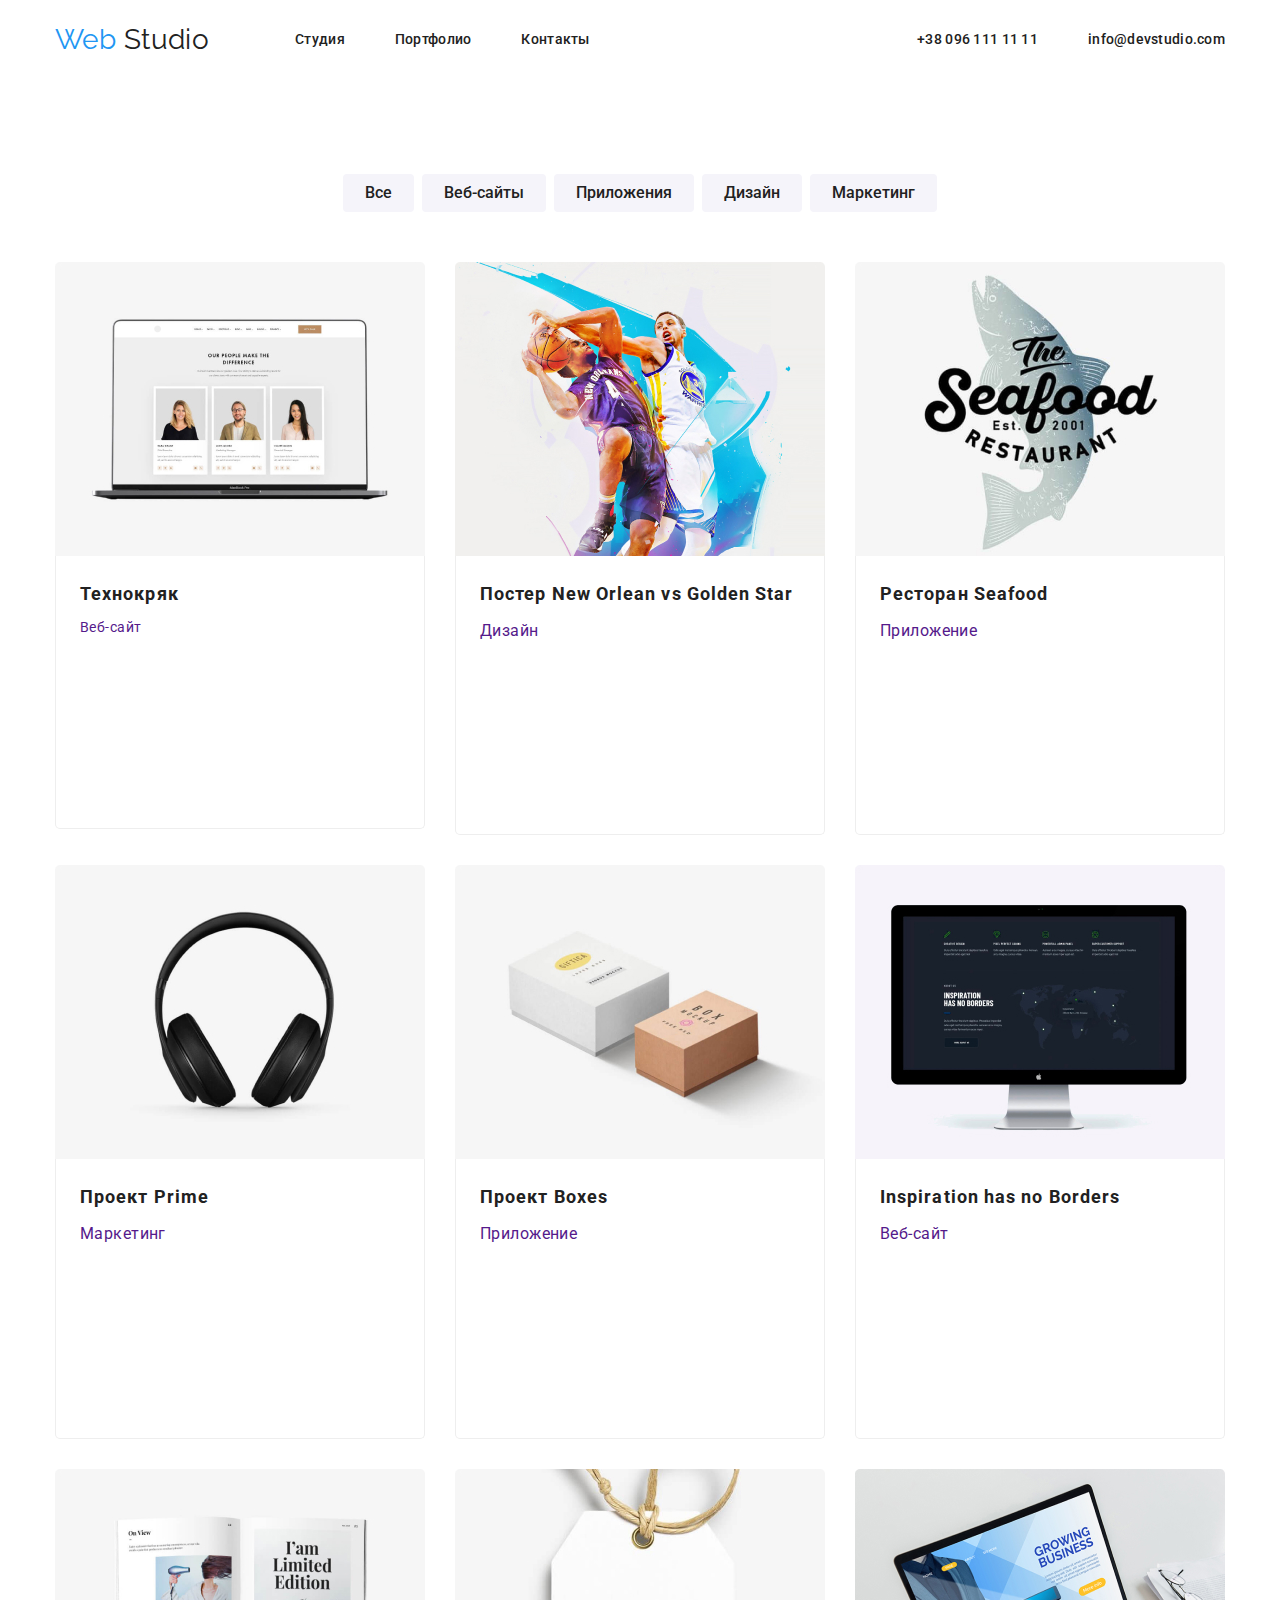
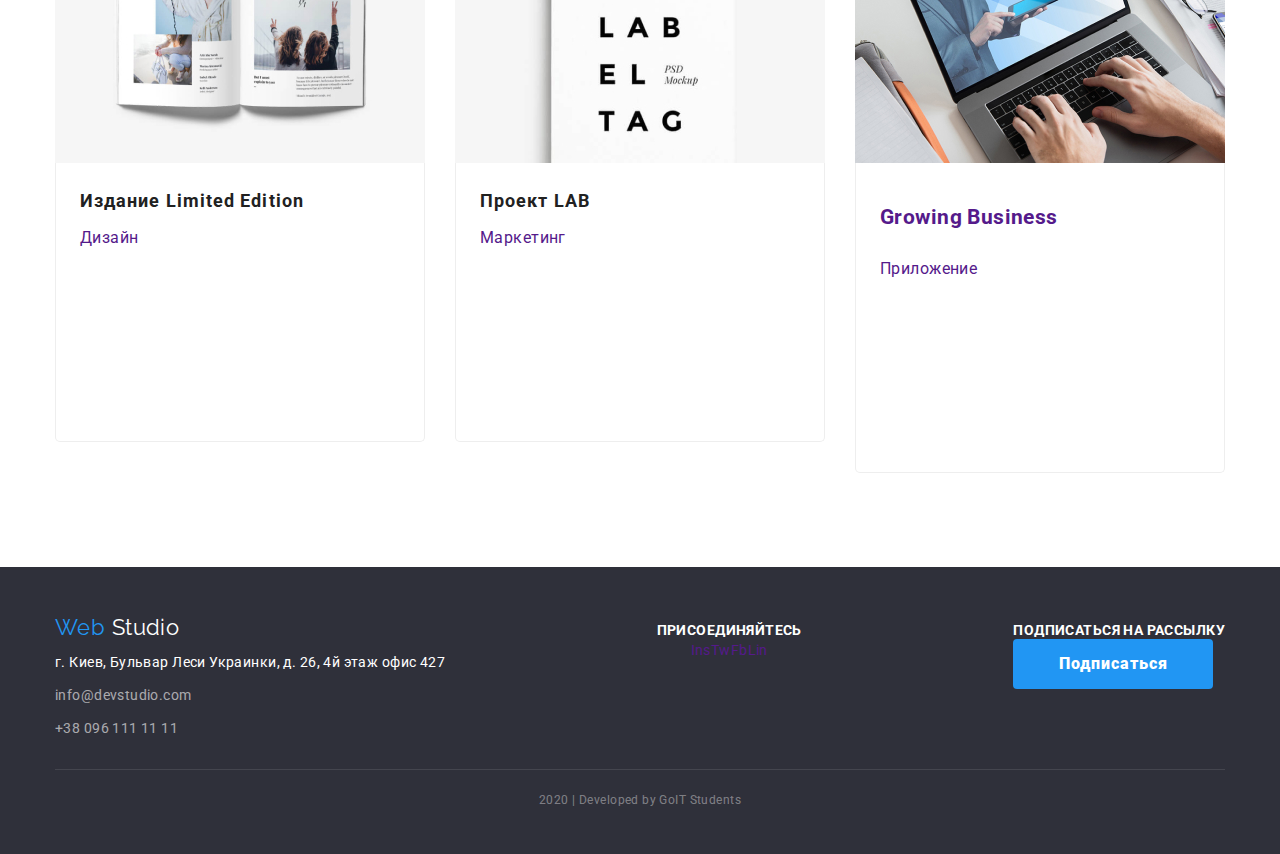
==== portfolio.html @ 36911068 "inset input" ====
<!DOCTYPE html>
<html lang="ru">
  <head>
    <meta charset="UTF-8" />
    <meta name="viewport" content="width=device-width, initial-scale=1.0" />
    <title>Портфолио</title>
    <link
      href="https://fonts.googleapis.com/css2?family=Raleway:wght@700&family=Roboto:wght@400;500;700;900&display=swap"
      rel="stylesheet"
    />
    <link
      rel="stylesheet"
      href="https://cdnjs.cloudflare.com/ajax/libs/modern-normalize/0.6.0/modern-normalize.min.css"
    />
    <link rel="stylesheet" href="./css/styles.css" />
  </head>
  <body>
    <!-- Head of page -->
    <header>
      <nav class="container site-nav">
        <a href="./index.html" class="logo list"><span>Web </span>Studio </a>
        <ul class="main-nav list">
          <li class="item"><a href="./index.html" class="link">Студия</a></li>
          <li class="item">
            <a href="./portfolio.html" class="link">Портфолио</a>
          </li>
          <li class="item"><a href="" class="link">Контакты</a></li>
        </ul>
        <ul class="contact-nav list">
          <li class="item">
            <a href="tel:+380961111111" class="link">+38 096 111 11 11</a>
          </li>
          <li class="item">
            <a href="mailto:info@devstudio.com" class="link"
              >info@devstudio.com</a
            >
          </li>
        </ul>
      </nav>
    </header>
    <main>
      <!-- Portfolio -->
      <section class="section-examples">
        <div class="container">
          <ul class="list button-flex">
            <li class="item">
              <button type="button" class="button-secondary">Все</button>
            </li>
            <li class="item">
              <button type="button" class="button-secondary">
                Веб-сайты
              </button>
            </li>
            <li class="item">
              <button type="button" class="button-secondary">
                Приложения
              </button>
            </li>
            <li class="item">
              <button type="button" class="button-secondary">Дизайн</button>
            </li>
            <li class="item">
              <button type="button" class="button-secondary">
                Маркетинг
              </button>
            </li>
          </ul>
          <div class="examples">
            <ul class="flex-container list">
              <li class="flex-element">
                <a href="">
                  <img src="./images/portf1.jpg" alt="фото" />
                  <div class="content">
                    <h2 class="list-title">Технокряк</h2>
                    <p>Веб-сайт</p>
                    <p class="background-text">
                      Технокряк это современная площадка распространения
                      коронавируса. Компании используют эту платформу для
                      цифрового шпионажа и атак на защищённые сервера
                      конкурентов.
                    </p>
                  </div>
                </a>
              </li>
              <li class="flex-element">
                <a href="">
                  <img src="./images/portf2.jpg" alt="фото" />
                  <div class="content">
                    <h2 class="list-title">Постер New Orlean vs Golden Star</h2>
                    <p class="sub">Дизайн</p>
                    <p class="background-text">
                      Технокряк это современная площадка распространения
                      коронавируса. Компании используют эту платформу для
                      цифрового шпионажа и атак на защищённые сервера
                      конкурентов.
                    </p>
                  </div>
                </a>
              </li>
              <li class="flex-element">
                <a href="">
                  <img src="./images/portf3.jpg" alt="фото" />
                  <div class="content">
                    <h2 class="list-title">Ресторан Seafood</h2>
                    <p class="sub">Приложение</p>
                    <p class="background-text">
                      Технокряк это современная площадка распространения
                      коронавируса. Компании используют эту платформу для
                      цифрового шпионажа и атак на защищённые сервера
                      конкурентов.
                    </p>
                  </div>
                </a>
              </li>
              <li class="flex-element">
                <a href="">
                  <img src="./images/portf4.jpg" alt="фото" />
                  <div class="content">
                    <h2 class="list-title">Проект Prime</h2>
                    <p class="sub">Маркетинг</p>
                    <p class="background-text">
                      Технокряк это современная площадка распространения
                      коронавируса. Компании используют эту платформу для
                      цифрового шпионажа и атак на защищённые сервера
                      конкурентов.
                    </p>
                  </div>
                </a>
              </li>
              <li class="flex-element">
                <a href="">
                  <img src="./images/portf5.jpg" alt="фото" />
                  <div class="content">
                    <h2 class="list-title">Проект Boxes</h2>
                    <p class="sub">Приложение</p>
                    <p class="background-text">
                      Технокряк это современная площадка распространения
                      коронавируса. Компании используют эту платформу для
                      цифрового шпионажа и атак на защищённые сервера
                      конкурентов.
                    </p>
                  </div>
                </a>
              </li>
              <li class="flex-element">
                <a href="">
                  <img src="./images/portf6.jpg" alt="фото" />
                  <div class="content">
                    <h2 class="list-title">Inspiration has no Borders</h2>
                    <p class="sub">Веб-сайт</p>
                    <p class="background-text">
                      Технокряк это современная площадка распространения
                      коронавируса. Компании используют эту платформу для
                      цифрового шпионажа и атак на защищённые сервера
                      конкурентов.
                    </p>
                  </div>
                </a>
              </li>
              <li class="flex-element">
                <a href="">
                  <img src="./images/portf7.jpg" alt="фото" />
                  <div class="content">
                    <h2 class="list-title">Издание Limited Edition</h2>
                    <p class="sub">Дизайн</p>
                    <p class="background-text">
                      Технокряк это современная площадка распространения
                      коронавируса. Компании используют эту платформу для
                      цифрового шпионажа и атак на защищённые сервера
                      конкурентов.
                    </p>
                  </div>
                </a>
              </li>
              <li class="flex-element">
                <a href="">
                  <img src="./images/portf8.jpg" alt="фото" />
                  <div class="content">
                    <h2 class="list-title">Проект LAB</h2>
                    <p class="sub">Маркетинг</p>
                    <p class="background-text">
                      Технокряк это современная площадка распространения
                      коронавируса. Компании используют эту платформу для
                      цифрового шпионажа и атак на защищённые сервера
                      конкурентов.
                    </p>
                  </div>
                </a>
              </li>
              <li class="flex-element">
                <a href="">
                  <img src="./images/portf9.jpg" alt="фото" />
                  <div class="content">
                    <h2>Growing Business</h2>
                    <p class="sub">Приложение</p>
                    <p class="background-text">
                      Технокряк это современная площадка распространения
                      коронавируса. Компании используют эту платформу для
                      цифрового шпионажа и атак на защищённые сервера
                      конкурентов.
                    </p>
                  </div>
                </a>
              </li>
            </ul>
          </div>
        </div>
      </section>
    </main>
    <!-- Footer -->
    <footer class="page-footer">
      <div class="container">
        <div class="footer-content">
          <div class="footer-contacts">
            <a href="./index.html" class="logo-footer list"
              ><span>Web </span>Studio
            </a>
            <address class="adress">
              <p class="adress-map">
                г. Киев, Бульвар Леси Украинки, д. 26, 4й этаж офис 427
              </p>
              <ul class="list">
                <li class="element">
                  <a href=" " class="link"> info@devstudio.com</a>
                </li>
                <li class="element">
                  <a href="" class="link"> +38 096 111 11 11</a>
                </li>
              </ul>
            </address>
          </div>
          <div class="footer-social">
            <p class="label">присоединяйтесь</p>
            <ul class="social list">
              <li>
                <a href="" aria-label="Ссылка на Instagram">Ins</a>
              </li>
              <li><a href="" aria-label="Ссылка на Twitter">Tw</a></li>
              <li><a href="" aria-label="Ссылка на Facebook">Fb</a></li>
              <li><a href="" aria-label="Ссылка на LinkedIn">Lin</a></li>
            </ul>
          </div>
          <div class="subscribe">
            <p class="label">подписаться на рассылку</p>
            <a href="" class="button">Подписаться</a>
          </div>
        </div>
        <p class="copyright">
          2020 | Developed by GoIT Students
        </p>
      </div>
    </footer>
  </body>
</html>
---- css/styles.css ----
:root {
  --primary-text-color: #757575;
  --title-text-color: #212121;
  --font-text-color: #ffffff;
  --button-color: #2196f3;
  --primary-white-color: #ffffff;
  --secondary-bgr-color: #f5f4fa;
  --link-bgr-color: rgba(47, 48, 58, 0.8);
  --footer-bgr-color: #2f303a;
}
body {
  background-color: var(--primary-white-color);
  color: var(--primary-text-color);
  font-family: "Roboto", sans-serif;
  letter-spacing: 0.03em;
  font-size: 14px;
  line-height: 1.71;
}

/* Utilities */

.container {
  width: 1200px;
  padding-left: 15px;
  padding-right: 15px;
  margin-left: auto;
  margin-right: auto;
}

.list {
  list-style: none;
  margin: 0;
  padding: 0;
  text-decoration: none;
}

p {
  margin: 0;
  padding: 0;
}

a {
  text-decoration: none;
}

img {
  display: block;
  max-width: 100%;
  height: auto;
}

/* Site nav */

.site-nav {
  display: flex;
  align-items: center;
}

/* Logo */
.logo {
  color: var(--title-text-color);
  font-family: "Raleway", sans-serif;
  font-size: 28px;
  line-height: 1.14;
  text-decoration: none;
}

.logo span {
  color: var(--button-color);
}

.logo:hover,
.logo:focus {
  color: var(--button-color);
}

.main-nav .link {
  display: block;
  padding-top: 32px;
  padding-bottom: 32px;

  font-weight: 500;
  line-height: 1.14;
  letter-spacing: 0.02em;
  color: var(--title-text-color);
  cursor: pointer;
}

.main-nav {
  display: flex;
  margin-left: 86px;
}

.main-nav .item + .item {
  margin-left: 50px;
}

.contact-nav {
  display: flex;
  margin-left: auto;
}

.contact-nav .item + .item {
  margin-left: 50px;
}

.contact-nav .link {
  font-weight: 500;
  line-height: 1.14;
  letter-spacing: 0.02em;
  color: var(--title-text-color);
  cursor: pointer;
}
.link:hover,
.link:focus {
  color: var(--button-color);
}

.sub {
  font-weight: 400;
  font-size: 16px;
  line-height: 1.87;
}

/* Hero */

.hero {
  text-align: center;
}

.hero-title {
  margin-top: 0;
  margin-bottom: 46px;
  font-weight: 900;
  font-size: 44px;
  line-height: 1.36;
  letter-spacing: 0.06em;
  text-transform: uppercase;

  color: var(--font-text-color);
}
/* Section */

.section {
  padding-top: 94px;
  padding-bottom: 94px;
}

.section-title {
  margin-top: 0;
  margin-bottom: 50px;
  font-weight: 700;
  font-size: 36px;
  text-align: center;
  color: var(--title-text-color);
}

/* Features */

.features {
  display: flex;
}

.features .item {
  max-width: 270px;
}

.features .item + .item {
  margin-left: 30px;
}

.features .title {
  margin: 0;
  padding-top: 30px;
  padding-bottom: 10px;
  font-weight: 700;
  line-height: 1.14;
  letter-spacing: 0.03em;
  text-transform: uppercase;
  color: var(--title-text-color);
}

/* Work list */

.work {
  display: flex;
}

.work .item {
  max-width: 370px;
  border-radius: 4px;
}

.work .item + .item {
  margin-left: 30px;
}

.work a {
  color: var(--font-text-color);
  font-weight: 700;
  line-height: 1.14;
  text-align: center;
  text-transform: uppercase;
}

.work .link {
  background-color: var(--link-bgr-color);
  cursor: pointer;
}

/* Team */

.section-team {
  padding-top: 94;
  padding-bottom: 94px;
  background-color: var(--secondary-bgr-color);
}

.team {
  display: flex;
}

.team .item {
  max-width: 270px;
  text-align: center;
  box-shadow: 0px 2px 1px rgba(0, 0, 0, 0.2), 0px 1px 1px rgba(0, 0, 0, 0.14),
    0px 1px 3px rgba(0, 0, 0, 0.12);
  border-radius: 4px;
  background-color: var(--primary-white-color);
}

.team .item + .item {
  margin-left: 30px;
}

.team .title {
  margin: 0;
  padding-top: 30px;
  padding-bottom: 10px;
  font-weight: 500;
  font-size: 16px;
  line-height: 1.19;
  color: var(--title-text-color);
}

.team-text {
  margin-bottom: 29.88px;
}

.button {
  display: inline-block;
  min-width: 200px;
  border-radius: 4px;
  padding: 10px 32px;
  text-align: center;
  font-weight: 900;
  font-size: 16px;
  line-height: 1.87;
  letter-spacing: 0.06em;

  color: var(--font-text-color);
  background-color: var(--button-color);

  cursor: pointer;
}
.button:hover,
.button:focus {
  color: var(--primary-white-color);
}

.social {
  display: flex;
  justify-content: center;
}

/* 
Clients */

.clients {
  display: flex;
}
.clients .item {
  max-width: 170px;
  cursor: pointer;
}

.clients .item + .item {
  margin-left: 30px;
}

.clients .item:hover,
.clients .item:focus {
  background-color: var(--button-color);
}

/* Portfolio */

.section-examples {
  padding-top: 94px;
  padding-top: 94px;
}

.button-secondary {
  display: inline-block;
  border-radius: 4px;
  padding: 6px 22px;
  border-width: 0;

  font-weight: 500;
  font-size: 16px;
  line-height: 1.63;
  text-align: center;
  color: var(--title-text-color);
  background-color: var(--secondary-bgr-color);

  cursor: pointer;
}
.button-secondary:hover,
.button-secondary:focus {
  color: var(--button-color);
}

.button-flex {
  display: flex;
  justify-content: center;
  padding-bottom: 50px;
}

.button-flex .item + .item {
  margin-left: 8px;
}

.button-secondary:hover,
.button-secondary:focus {
  color: var(--button-color);
}

.examples {
  display: flex;
  padding-bottom: 94px;
}

.flex-container {
  display: flex;
  flex-wrap: wrap;
}

.flex-element {
  max-width: 370px;
  margin-right: 30px;
  margin-bottom: 30px;
  border-top-left-radius: 5px;
  border-top-right-radius: 5px;
}

.flex-element:nth-child(3n) {
  margin-right: 0;
}

.flex-element:nth-last-child(-n + 3) {
  margin-bottom: 0;
}

.list-title {
  margin: 0;
  padding-bottom: 4px;
  font-weight: 700;
  font-size: 18px;
  line-height: 2;
  letter-spacing: 0.06em;
  color: var(--title-text-color);
}

.background-text {
  font-weight: normal;
  font-size: 18px;
  line-height: 1.56;
  color: var(--font-text-color);
}

.content {
  padding: 20px 24px;
  border-bottom: 1px solid #eeeeee;
  border-left: 1px solid #eeeeee;
  border-right: 1px solid #eeeeee;
  border-bottom-left-radius: 5px;
  border-bottom-right-radius: 5px;
}

/* Footer */
.page-footer {
  padding-top: 48px;
  padding-bottom: 21px;
  background-color: var(--footer-bgr-color);
}

.footer-content {
  display: flex;
  align-items: baseline;
  justify-content: space-between;
  padding-bottom: 28px;
}

.logo-footer {
  display: inline-block;
  margin-bottom: 10px;

  color: var(--font-text-color);
  font-family: "Raleway", sans-serif;
  font-size: 22px;
  line-height: 1.18;
  text-decoration: none;
}
.logo-footer span {
  color: var(--button-color);
}

.copyright {
  padding-top: 18px;
  padding-bottom: 21px;
  border-top: 1px solid rgba(255, 255, 255, 0.1);

  background-color: var(--footer-bgr-color);
  font-weight: 400;
  font-size: 12px;
  line-height: 2;
  text-align: center;
  color: rgba(255, 255, 255, 0.4);
}

.label {
  font-weight: 700;
  line-height: 1.14;
  text-transform: uppercase;
  color: var(--font-text-color);
}

.adress {
  font-style: normal;
  font-weight: 400;
  color: var(--font-text-color);
  text-decoration: none;
}
.adress .link {
  font-weight: 400;
  color: rgba(255, 255, 255, 0.6);
}
.adress .element + .element {
  margin-top: 9px;
}
.adress-map {
  margin-bottom: 9px;
}
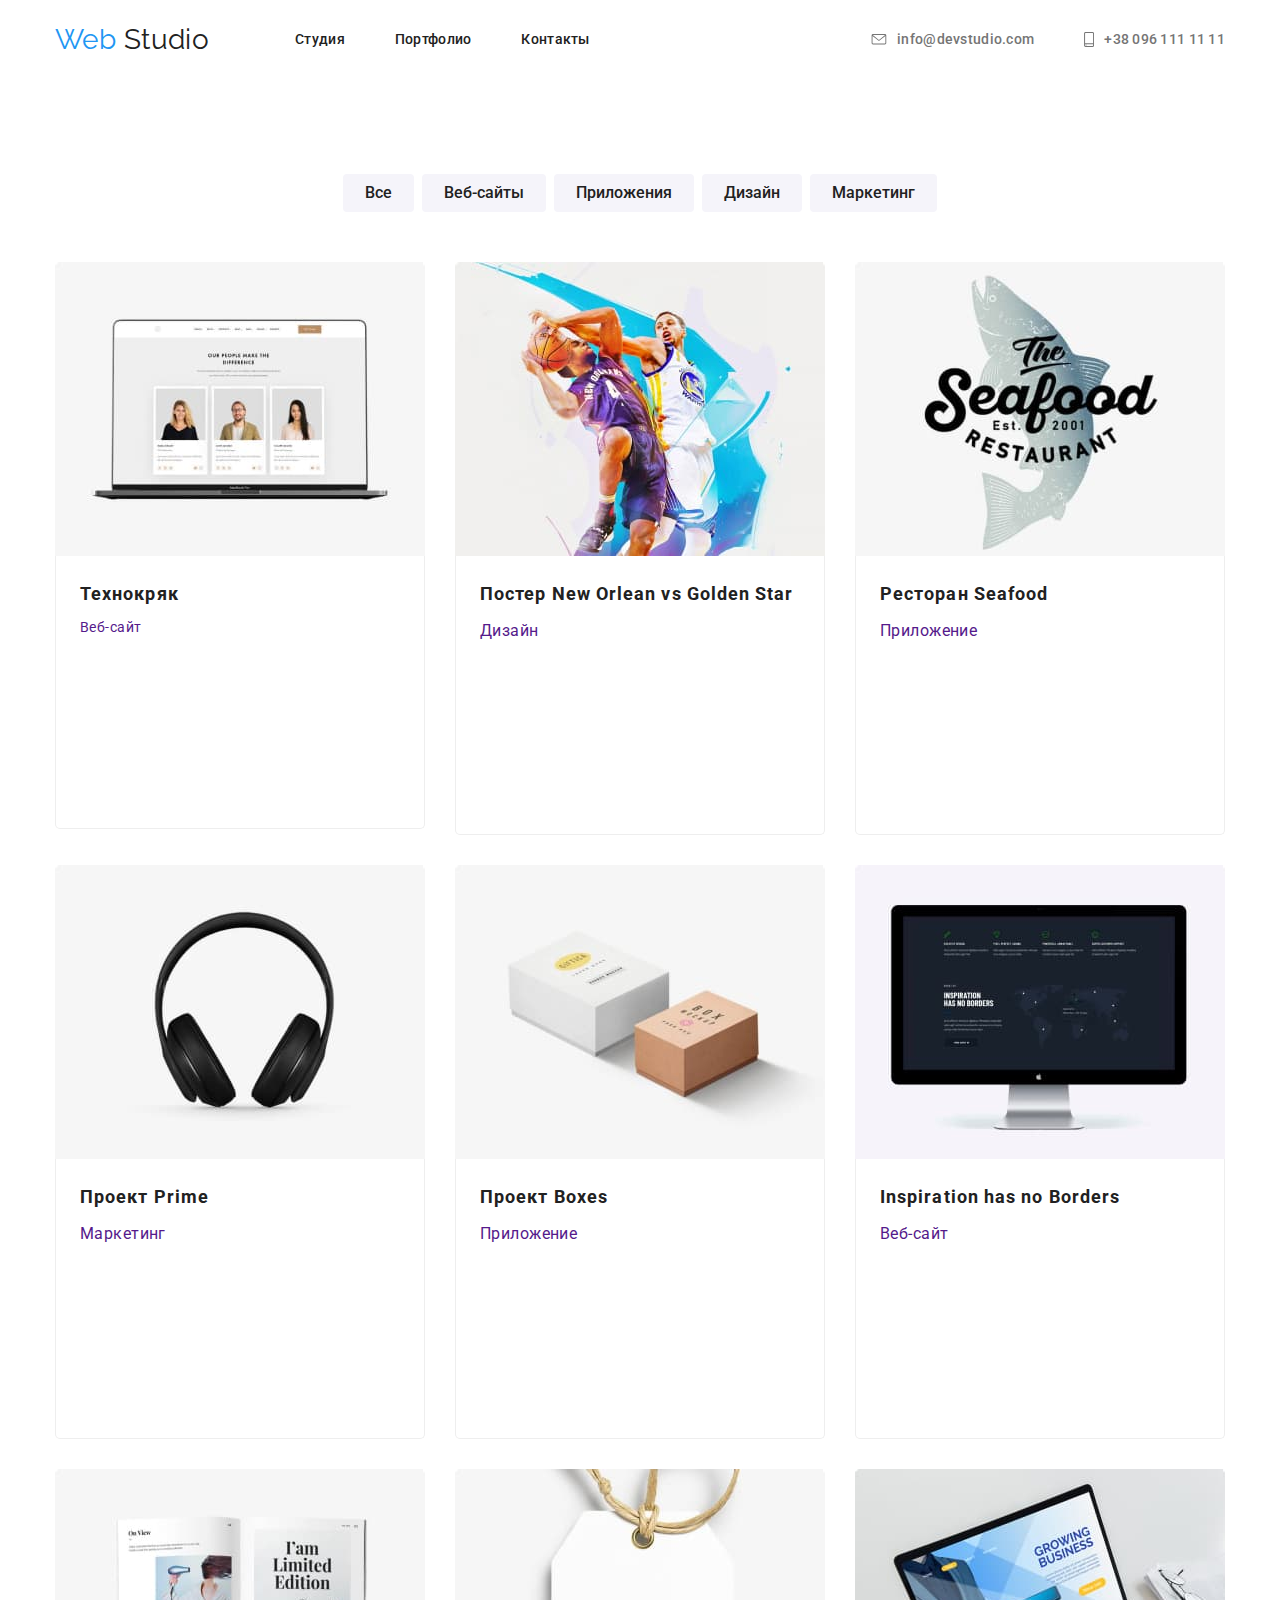
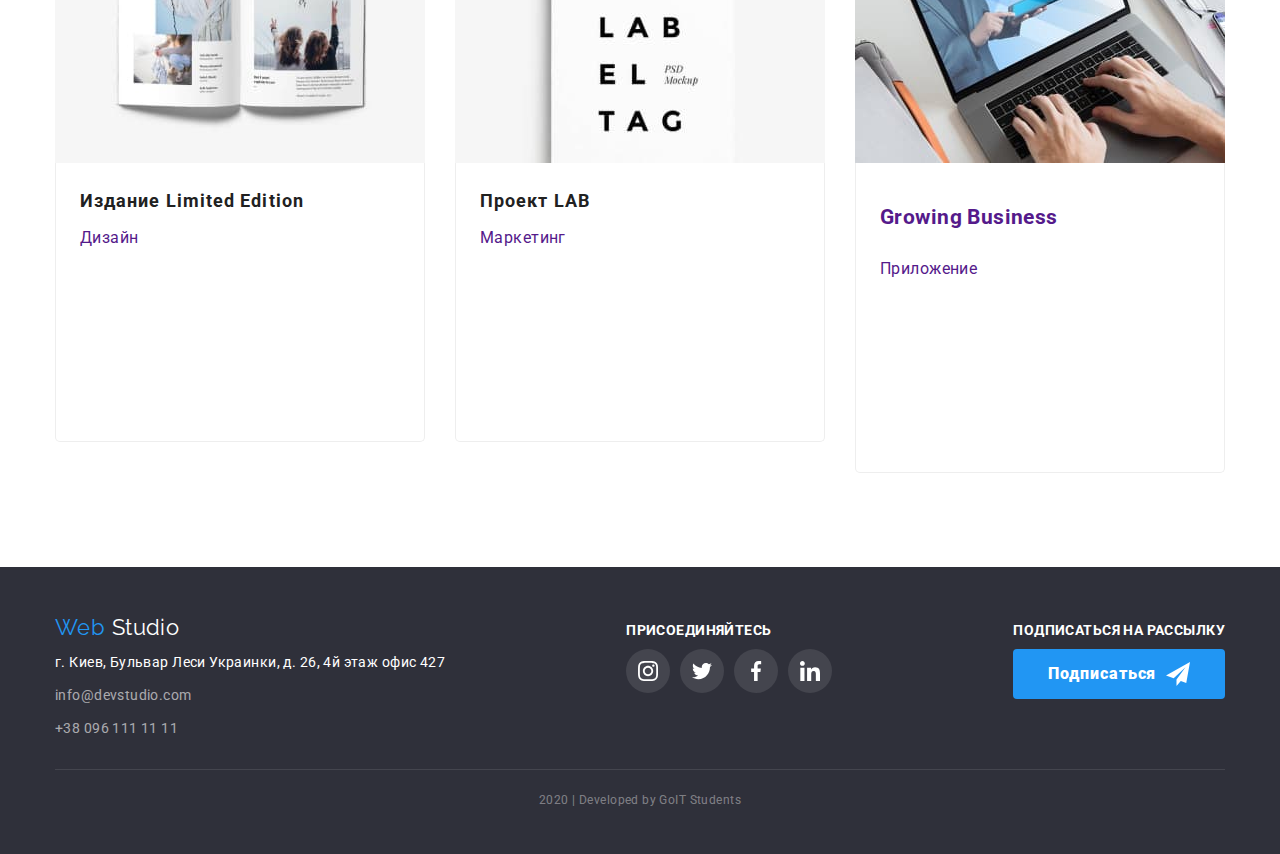
==== commit 6370387e: "create inline-svg" ====
--- a/portfolio.html
+++ b/portfolio.html
@@ -28,11 +28,19 @@
         </ul>
         <ul class="contact-nav list">
           <li class="item">
-            <a href="tel:+380961111111" class="link">+38 096 111 11 11</a>
+            <a href="mailto:info@devstudio.com" class="link">
+              <svg class="icon-contact" width="16px" height="11px">
+                <use href="./images/sprite.svg#mail"></use>
+              </svg>
+              info@devstudio.com</a
+            >
           </li>
           <li class="item">
-            <a href="mailto:info@devstudio.com" class="link"
-              >info@devstudio.com</a
+            <a href="tel:+380961111111" class="link">
+              <svg class="icon-contact" width="10px" height="15px">
+                <use href="./images/sprite.svg#smartphone"></use>
+              </svg>
+              +38 096 111 11 11</a
             >
           </li>
         </ul>
@@ -231,18 +239,42 @@
           </div>
           <div class="footer-social">
             <p class="label">присоединяйтесь</p>
-            <ul class="social list">
-              <li>
-                <a href="" aria-label="Ссылка на Instagram">Ins</a>
-              </li>
-              <li><a href="" aria-label="Ссылка на Twitter">Tw</a></li>
-              <li><a href="" aria-label="Ссылка на Facebook">Fb</a></li>
-              <li><a href="" aria-label="Ссылка на LinkedIn">Lin</a></li>
+            <ul class="social-footer list">
+              <li class="link-footer-social">
+                <a href="" aria-label="Ссылка на Instagram" class="icon-footer">
+                  <svg width="20px" height="20px">
+                    <use href="./images/sprite.svg#instagram1"></use>
+                  </svg>
+                </a>
+              </li>
+              <li class="link-footer-social">
+                <a href="" aria-label="Ссылка на Twitter" class="icon-footer"
+                  ><svg width="20px" height="20px">
+                    <use href="./images/sprite.svg#twitter1"></use></svg
+                ></a>
+              </li>
+              <li class="link-footer-social">
+                <a href="" aria-label="Ссылка на Facebook" class="icon-footer"
+                  ><svg width="20px" height="20px">
+                    <use href="./images/sprite.svg#facebook1"></use></svg
+                ></a>
+              </li>
+              <li class="link-footer-social">
+                <a href="" aria-label="Ссылка на LinkedIn" class="icon-footer"
+                  ><svg width="20px" height="20px">
+                    <use href="./images/sprite.svg#linkedin1"></use></svg
+                ></a>
+              </li>
             </ul>
           </div>
           <div class="subscribe">
             <p class="label">подписаться на рассылку</p>
-            <a href="" class="button">Подписаться</a>
+            <a href="" class="button-send"
+              >Подписаться
+              <svg class="send-icon">
+                <use href="./images/sprite.svg#iconsend"></use>
+              </svg>
+            </a>
           </div>
         </div>
         <p class="copyright">
--- a/css/styles.css
+++ b/css/styles.css
@@ -7,6 +7,7 @@
   --secondary-bgr-color: #f5f4fa;
   --link-bgr-color: rgba(47, 48, 58, 0.8);
   --footer-bgr-color: #2f303a;
+  --icons-color: #afb1b8;
 }
 body {
   background-color: var(--primary-white-color);
@@ -86,6 +87,11 @@
   cursor: pointer;
 }
 
+.main-nav .link:hover,
+.main-nav .link:focus {
+  color: var(--button-color);
+}
+
 .main-nav {
   display: flex;
   margin-left: 86px;
@@ -105,15 +111,27 @@
 }
 
 .contact-nav .link {
+  display: flex;
+  justify-content: center;
+  align-items: center;
   font-weight: 500;
   line-height: 1.14;
   letter-spacing: 0.02em;
-  color: var(--title-text-color);
-  cursor: pointer;
-}
-.link:hover,
-.link:focus {
-  color: var(--button-color);
+  color: var(--primary-text-color);
+  cursor: pointer;
+}
+
+.icon-contact {
+  margin-right: 10px;
+  fill: var(--primary-text-color);
+}
+.contact-nav .link:hover,
+.contact-nav .link:focus {
+  color: var(--button-color);
+}
+.contact-nav .link:hover > .icon-contact,
+.contact-nav .link:focus > .icon-contact {
+  fill: var(--button-color);
 }
 
 .sub {
@@ -125,12 +143,30 @@
 /* Hero */
 
 .hero {
-  text-align: center;
+  max-width: 1600px;
+  height: 600px;
+  margin-left: auto;
+  margin-right: auto;
+  padding-top: 200px;
+  padding-bottom: 200px;
+  text-align: center;
+  background-image: linear-gradient(
+      to right,
+      rgba(47, 48, 58, 0.8),
+      rgba(47, 48, 58, 0.8)
+    ),
+    url("../images/Header.jpg");
+
+  background-repeat: no-repeat;
+  background-position: center;
+  background-size: cover;
+  background-color: darkgray;
 }
 
 .hero-title {
-  margin-top: 0;
-  margin-bottom: 46px;
+  margin: 0;
+  padding-top: 200;
+  padding-bottom: 46px;
   font-weight: 900;
   font-size: 44px;
   line-height: 1.36;
@@ -171,7 +207,6 @@
 
 .features .title {
   margin: 0;
-  padding-top: 30px;
   padding-bottom: 10px;
   font-weight: 700;
   line-height: 1.14;
@@ -179,7 +214,15 @@
   text-transform: uppercase;
   color: var(--title-text-color);
 }
-
+.feature-item {
+  display: flex;
+  justify-content: center;
+  align-items: center;
+  margin-bottom: 30px;
+
+  height: 120px;
+  background-color: var(--secondary-bgr-color);
+}
 /* Work list */
 
 .work {
@@ -265,12 +308,29 @@
 }
 .button:hover,
 .button:focus {
-  color: var(--primary-white-color);
+  background-color: var(--primary-white-color);
+  color: var(--button-color);
 }
 
 .social {
   display: flex;
   justify-content: center;
+  padding-bottom: 24px;
+}
+
+.icon-social {
+  display: flex;
+  justify-content: center;
+  align-items: center;
+  width: 44px;
+  height: 44px;
+  border-radius: 50%;
+  fill: var(--icons-color);
+}
+.icon-social:hover,
+.icon-social:focus {
+  fill: var(--primary-white-color);
+  background-color: var(--button-color);
 }
 
 /* 
@@ -278,6 +338,8 @@
 
 .clients {
   display: flex;
+  justify-content: center;
+  align-items: center;
 }
 .clients .item {
   max-width: 170px;
@@ -288,9 +350,20 @@
   margin-left: 30px;
 }
 
-.clients .item:hover,
-.clients .item:focus {
-  background-color: var(--button-color);
+.clients-icon {
+  display: flex;
+  justify-content: center;
+  align-items: center;
+  height: 90px;
+  min-width: 170px;
+  fill: var(--icons-color);
+  border: 1px solid #afb1b8;
+  border-radius: 4px;
+}
+.clients-icon:hover,
+.clients-icon:focus {
+  fill: var(--button-color);
+  border-color: var(--button-color);
 }
 
 /* Portfolio */
@@ -317,7 +390,8 @@
 }
 .button-secondary:hover,
 .button-secondary:focus {
-  color: var(--button-color);
+  background-color: var(--button-color);
+  color: var(--primary-white-color);
 }
 
 .button-flex {
@@ -328,11 +402,6 @@
 
 .button-flex .item + .item {
   margin-left: 8px;
-}
-
-.button-secondary:hover,
-.button-secondary:focus {
-  color: var(--button-color);
 }
 
 .examples {
@@ -429,6 +498,8 @@
 }
 
 .label {
+  margin-bottom: 10px;
+
   font-weight: 700;
   line-height: 1.14;
   text-transform: uppercase;
@@ -451,3 +522,61 @@
 .adress-map {
   margin-bottom: 9px;
 }
+.send-icon {
+  width: 24px;
+  height: 24px;
+  margin-left: 10px;
+  fill: var(--primary-white-color);
+}
+.button-send {
+  display: flex;
+  justify-content: center;
+  align-items: center;
+  padding: 10px 32px;
+
+  min-width: 200px;
+  border-radius: 4px;
+
+  text-align: center;
+  font-weight: 900;
+  font-size: 16px;
+  line-height: 1.87;
+  letter-spacing: 0.06em;
+
+  color: var(--font-text-color);
+  background-color: var(--button-color);
+
+  cursor: pointer;
+}
+.button-send:hover,
+.button-send:focus {
+  background-color: var(--primary-white-color);
+  color: var(--button-color);
+}
+.button-send:hover > .send-icon {
+  fill: var(--button-color);
+}
+
+.social-footer {
+  display: flex;
+  justify-content: center;
+}
+.social-footer .link-footer-social + .link-footer-social {
+  margin-left: 10px;
+}
+.icon-footer {
+  display: flex;
+  justify-content: center;
+  align-items: center;
+  width: 44px;
+  height: 44px;
+  border-radius: 50%;
+  fill: var(--primary-white-color);
+  background: rgba(255, 255, 255, 0.1);
+}
+
+.icon-footer:hover,
+.icon-footer:focus {
+  fill: var(--primary-white-color);
+  background-color: var(--button-color);
+}
